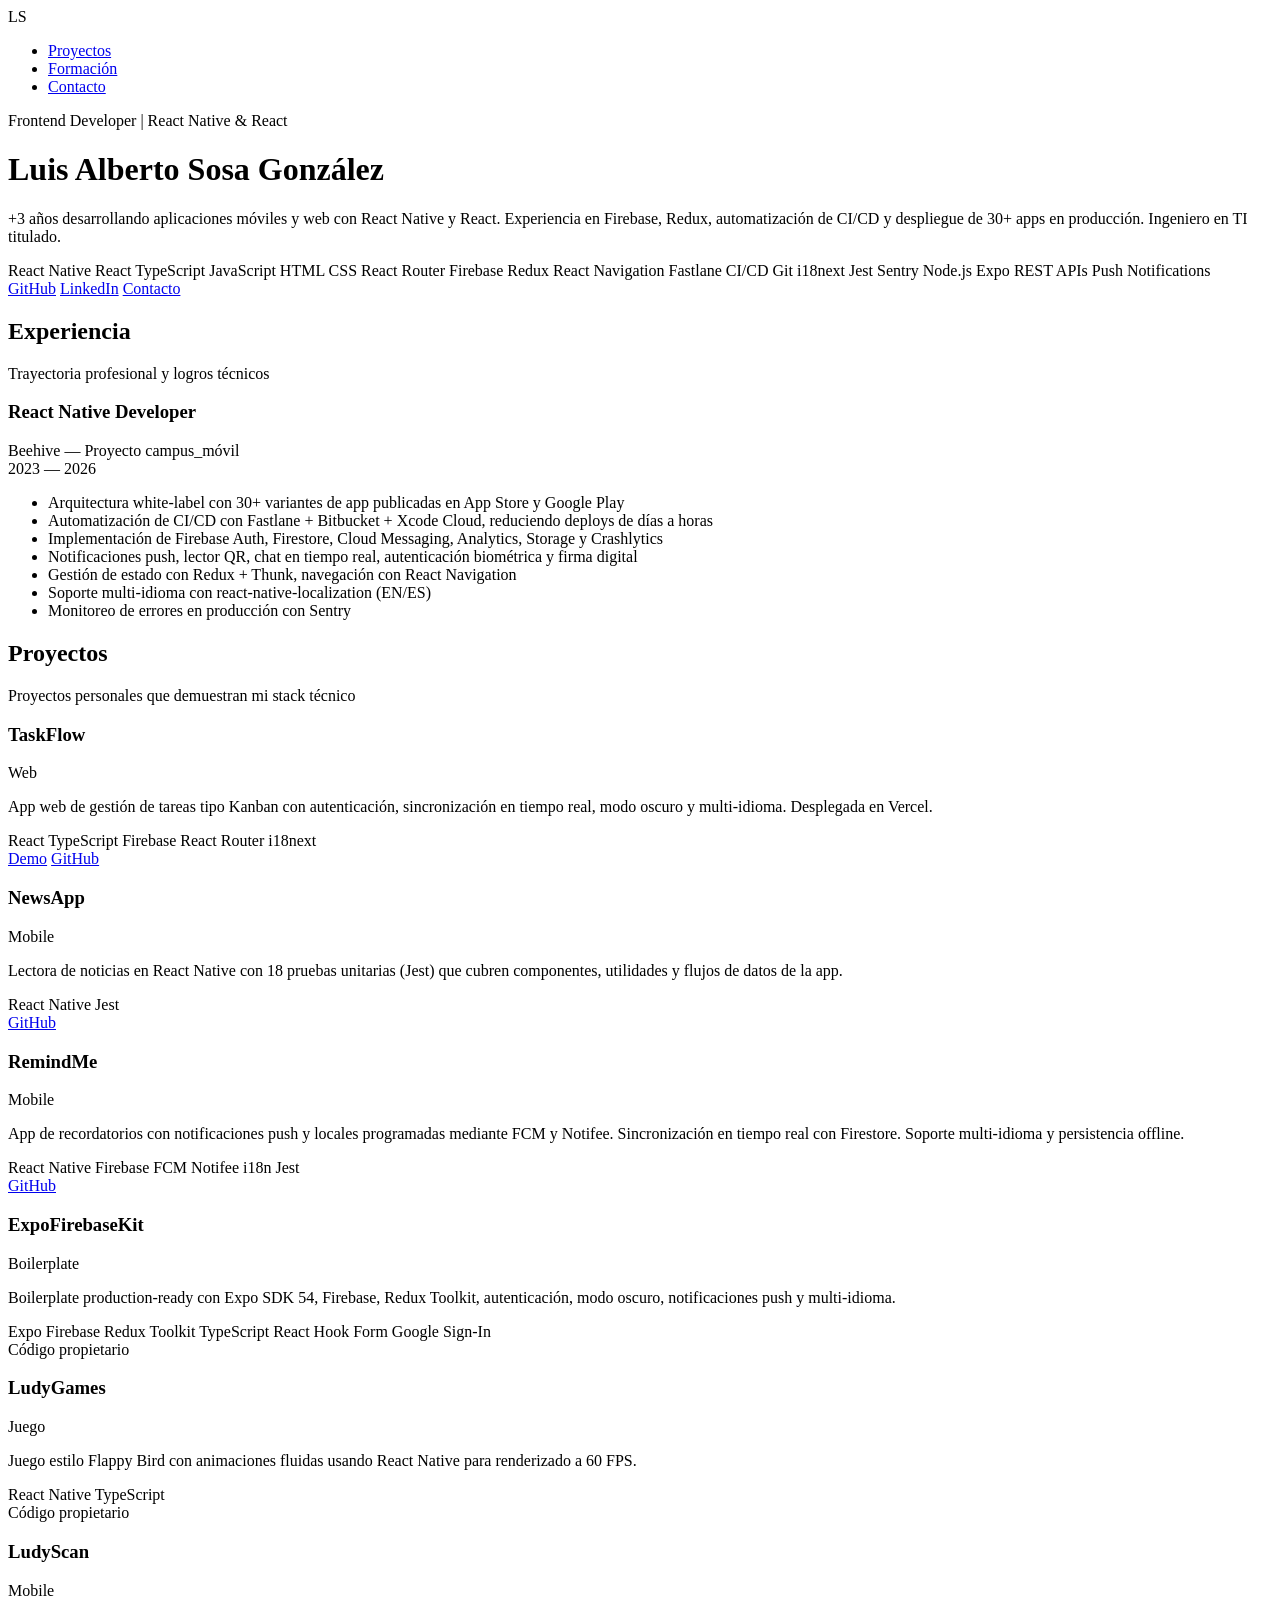
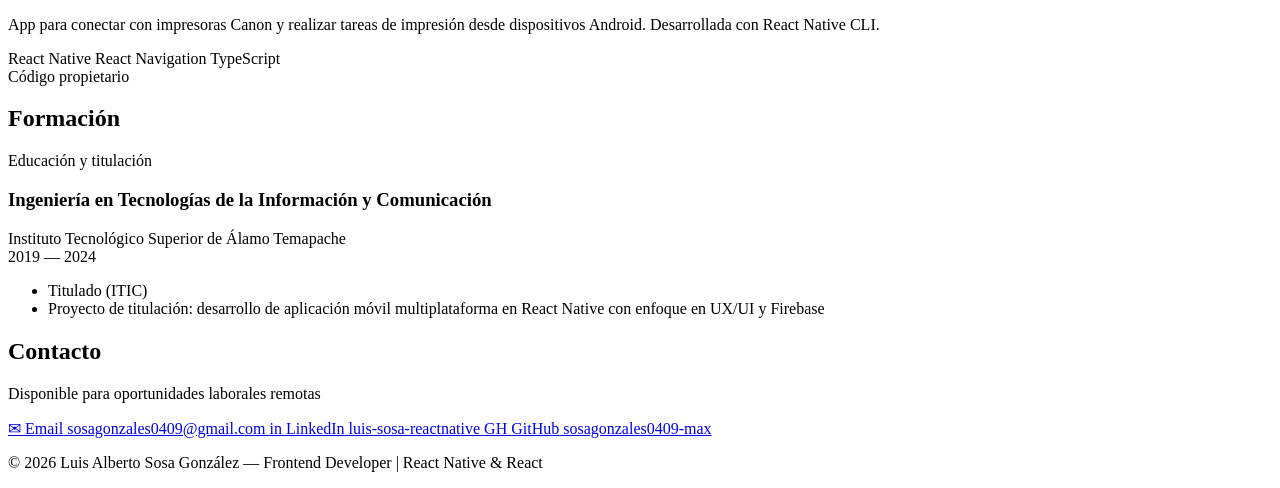
==== index.html @ 39c035f8 "Añade NewsApp y sección Formación; corrige fechas y wording proyectos" ====
<!DOCTYPE html>
<html lang="es">
<head>
  <meta charset="UTF-8" />
  <meta name="viewport" content="width=device-width, initial-scale=1.0" />
  <title>Luis Sosa | Frontend Developer | React Native & React</title>
  <meta name="description" content="Portafolio de Luis Sosa, Frontend Developer con 3 años de experiencia en React Native y React." />
  <link rel="stylesheet" href="styles.css" />
  <link rel="preconnect" href="https://fonts.googleapis.com">
  <link href="https://fonts.googleapis.com/css2?family=Inter:wght@400;500;600;700;800&display=swap" rel="stylesheet">
</head>
<body>
  <nav>
    <div class="nav-content">
      <span class="logo">LS</span>
      <ul>
        <li><a href="#proyectos">Proyectos</a></li>
        <li><a href="#formacion">Formación</a></li>
        <li><a href="#contacto">Contacto</a></li>
      </ul>
    </div>
  </nav>

  <header>
    <div class="header-content">
      <div class="header-badge">Frontend Developer | React Native & React</div>
      <h1>Luis Alberto <span>Sosa González</span></h1>
      <p class="header-subtitle">
        +3 años desarrollando aplicaciones móviles y web con React Native y React.
        Experiencia en Firebase, Redux, automatización de CI/CD y despliegue de
        30+ apps en producción. Ingeniero en TI titulado.
      </p>
      <div class="skills">
        <span class="skill">React Native</span>
        <span class="skill">React</span>
        <span class="skill">TypeScript</span>
        <span class="skill">JavaScript</span>
        <span class="skill">HTML</span>
        <span class="skill">CSS</span>
        <span class="skill">React Router</span>
        <span class="skill">Firebase</span>
        <span class="skill">Redux</span>
        <span class="skill">React Navigation</span>
        <span class="skill">Fastlane</span>
        <span class="skill">CI/CD</span>
        <span class="skill">Git</span>
        <span class="skill">i18next</span>
        <span class="skill">Jest</span>
        <span class="skill">Sentry</span>
        <span class="skill">Node.js</span>
        <span class="skill">Expo</span>
        <span class="skill">REST APIs</span>
        <span class="skill">Push Notifications</span>
      </div>
      <div class="header-links">
        <a href="https://github.com/sosagonzales0409-max" target="_blank" class="btn btn-outline">GitHub</a>
        <a href="https://www.linkedin.com/in/luis-sosa-reactnative" target="_blank" class="btn btn-outline">LinkedIn</a>
        <a href="#contacto" class="btn btn-primary">Contacto</a>
      </div>
    </div>
  </header>

  <main>
    <section id="experiencia">
      <h2>Experiencia</h2>
      <p class="section-subtitle">Trayectoria profesional y logros técnicos</p>

      <div class="experience-card">
        <div class="exp-header">
          <div>
            <h3>React Native Developer</h3>
            <span class="exp-company">Beehive — Proyecto campus_móvil</span>
          </div>
          <span class="exp-date">2023 — 2026</span>
        </div>
        <ul class="exp-list">
          <li>Arquitectura white-label con 30+ variantes de app publicadas en App Store y Google Play</li>
          <li>Automatización de CI/CD con Fastlane + Bitbucket + Xcode Cloud, reduciendo deploys de días a horas</li>
          <li>Implementación de Firebase Auth, Firestore, Cloud Messaging, Analytics, Storage y Crashlytics</li>
          <li>Notificaciones push, lector QR, chat en tiempo real, autenticación biométrica y firma digital</li>
          <li>Gestión de estado con Redux + Thunk, navegación con React Navigation</li>
          <li>Soporte multi-idioma con react-native-localization (EN/ES)</li>
          <li>Monitoreo de errores en producción con Sentry</li>
        </ul>
      </div>
    </section>

    <section id="proyectos">
      <h2>Proyectos</h2>
      <p class="section-subtitle">Proyectos personales que demuestran mi stack técnico</p>

      <div class="projects-grid">
        <article class="project-card">
          <div class="project-header">
            <h3>TaskFlow</h3>
            <span class="project-badge">Web</span>
          </div>
          <p class="project-desc">
            App web de gestión de tareas tipo Kanban con autenticación, sincronización
            en tiempo real, modo oscuro y multi-idioma. Desplegada en Vercel.
          </p>
          <div class="project-stack">
            <span>React</span>
            <span>TypeScript</span>
            <span>Firebase</span>
            <span>React Router</span>
            <span>i18next</span>
          </div>
          <div class="project-links">
            <a href="https://taskflow-lake-five.vercel.app" target="_blank">Demo</a>
            <a href="https://github.com/sosagonzales0409-max/taskflow" target="_blank">GitHub</a>
          </div>
        </article>

        <article class="project-card">
          <div class="project-header">
            <h3>NewsApp</h3>
            <span class="project-badge">Mobile</span>
          </div>
          <p class="project-desc">
            Lectora de noticias en React Native con 18 pruebas unitarias (Jest)
            que cubren componentes, utilidades y flujos de datos de la app.
          </p>
          <div class="project-stack">
            <span>React Native</span>
            <span>Jest</span>
          </div>
          <div class="project-links">
            <a href="https://github.com/sosagonzales0409-max/NewsApp" target="_blank">GitHub</a>
          </div>
        </article>

        <article class="project-card">
          <div class="project-header">
            <h3>RemindMe</h3>
            <span class="project-badge">Mobile</span>
          </div>
          <p class="project-desc">
            App de recordatorios con notificaciones push y locales programadas
            mediante FCM y Notifee. Sincronización en tiempo real con Firestore.
            Soporte multi-idioma y persistencia offline.
          </p>
          <div class="project-stack">
            <span>React Native</span>
            <span>Firebase</span>
            <span>FCM</span>
            <span>Notifee</span>
            <span>i18n</span>
            <span>Jest</span>
          </div>
          <div class="project-links">
            <a href="https://github.com/sosagonzales0409-max/Remindme" target="_blank">GitHub</a>
          </div>
        </article>

        <article class="project-card">
          <div class="project-header">
            <h3>ExpoFirebaseKit</h3>
            <span class="project-badge">Boilerplate</span>
          </div>
          <p class="project-desc">
            Boilerplate production-ready con Expo SDK 54, Firebase, Redux Toolkit,
            autenticación, modo oscuro, notificaciones push y multi-idioma.
          </p>
          <div class="project-stack">
            <span>Expo</span>
            <span>Firebase</span>
            <span>Redux Toolkit</span>
            <span>TypeScript</span>
            <span>React Hook Form</span>
            <span>Google Sign-In</span>
          </div>
          <div class="project-links">
            <span class="no-link">Código propietario</span>
          </div>
        </article>

        <article class="project-card">
          <div class="project-header">
            <h3>LudyGames</h3>
            <span class="project-badge">Juego</span>
          </div>
          <p class="project-desc">
            Juego estilo Flappy Bird con animaciones fluidas usando React Native
            para renderizado a 60 FPS.
          </p>
          <div class="project-stack">
            <span>React Native</span>
            <span>TypeScript</span>
          </div>
          <div class="project-links">
            <span class="no-link">Código propietario</span>
          </div>
        </article>

        <article class="project-card">
          <div class="project-header">
            <h3>LudyScan</h3>
            <span class="project-badge">Mobile</span>
          </div>
          <p class="project-desc">
            App para conectar con impresoras Canon y realizar tareas de impresión
            desde dispositivos Android. Desarrollada con React Native CLI.
          </p>
          <div class="project-stack">
            <span>React Native</span>
            <span>React Navigation</span>
            <span>TypeScript</span>
          </div>
          <div class="project-links">
            <span class="no-link">Código propietario</span>
          </div>
        </article>


      </div>
    </section>

    <section id="formacion">
      <h2>Formación</h2>
      <p class="section-subtitle">Educación y titulación</p>

      <div class="experience-card">
        <div class="exp-header">
          <div>
            <h3>Ingeniería en Tecnologías de la Información y Comunicación</h3>
            <span class="exp-company">Instituto Tecnológico Superior de Álamo Temapache</span>
          </div>
          <span class="exp-date">2019 — 2024</span>
        </div>
        <ul class="exp-list">
          <li>Titulado (ITIC)</li>
          <li>Proyecto de titulación: desarrollo de aplicación móvil multiplataforma en React Native con enfoque en UX/UI y Firebase</li>
        </ul>
      </div>
    </section>

    <section id="contacto">
      <h2>Contacto</h2>
      <p class="section-subtitle">Disponible para oportunidades laborales remotas</p>

      <div class="contact-links">
        <a href="mailto:sosagonzales0409@gmail.com" class="contact-card">
          <span class="contact-icon">✉</span>
          <span class="contact-label">Email</span>
          <span>sosagonzales0409@gmail.com</span>
        </a>
        <a href="https://www.linkedin.com/in/luis-sosa-reactnative" target="_blank" class="contact-card">
          <span class="contact-icon">in</span>
          <span class="contact-label">LinkedIn</span>
          <span>luis-sosa-reactnative</span>
        </a>
        <a href="https://github.com/sosagonzales0409-max" target="_blank" class="contact-card">
          <span class="contact-icon">GH</span>
          <span class="contact-label">GitHub</span>
          <span>sosagonzales0409-max</span>
        </a>
      </div>
    </section>
  </main>

  <footer>
    <p>&copy; 2026 Luis Alberto Sosa González — Frontend Developer | React Native & React</p>
  </footer>
</body>
</html>
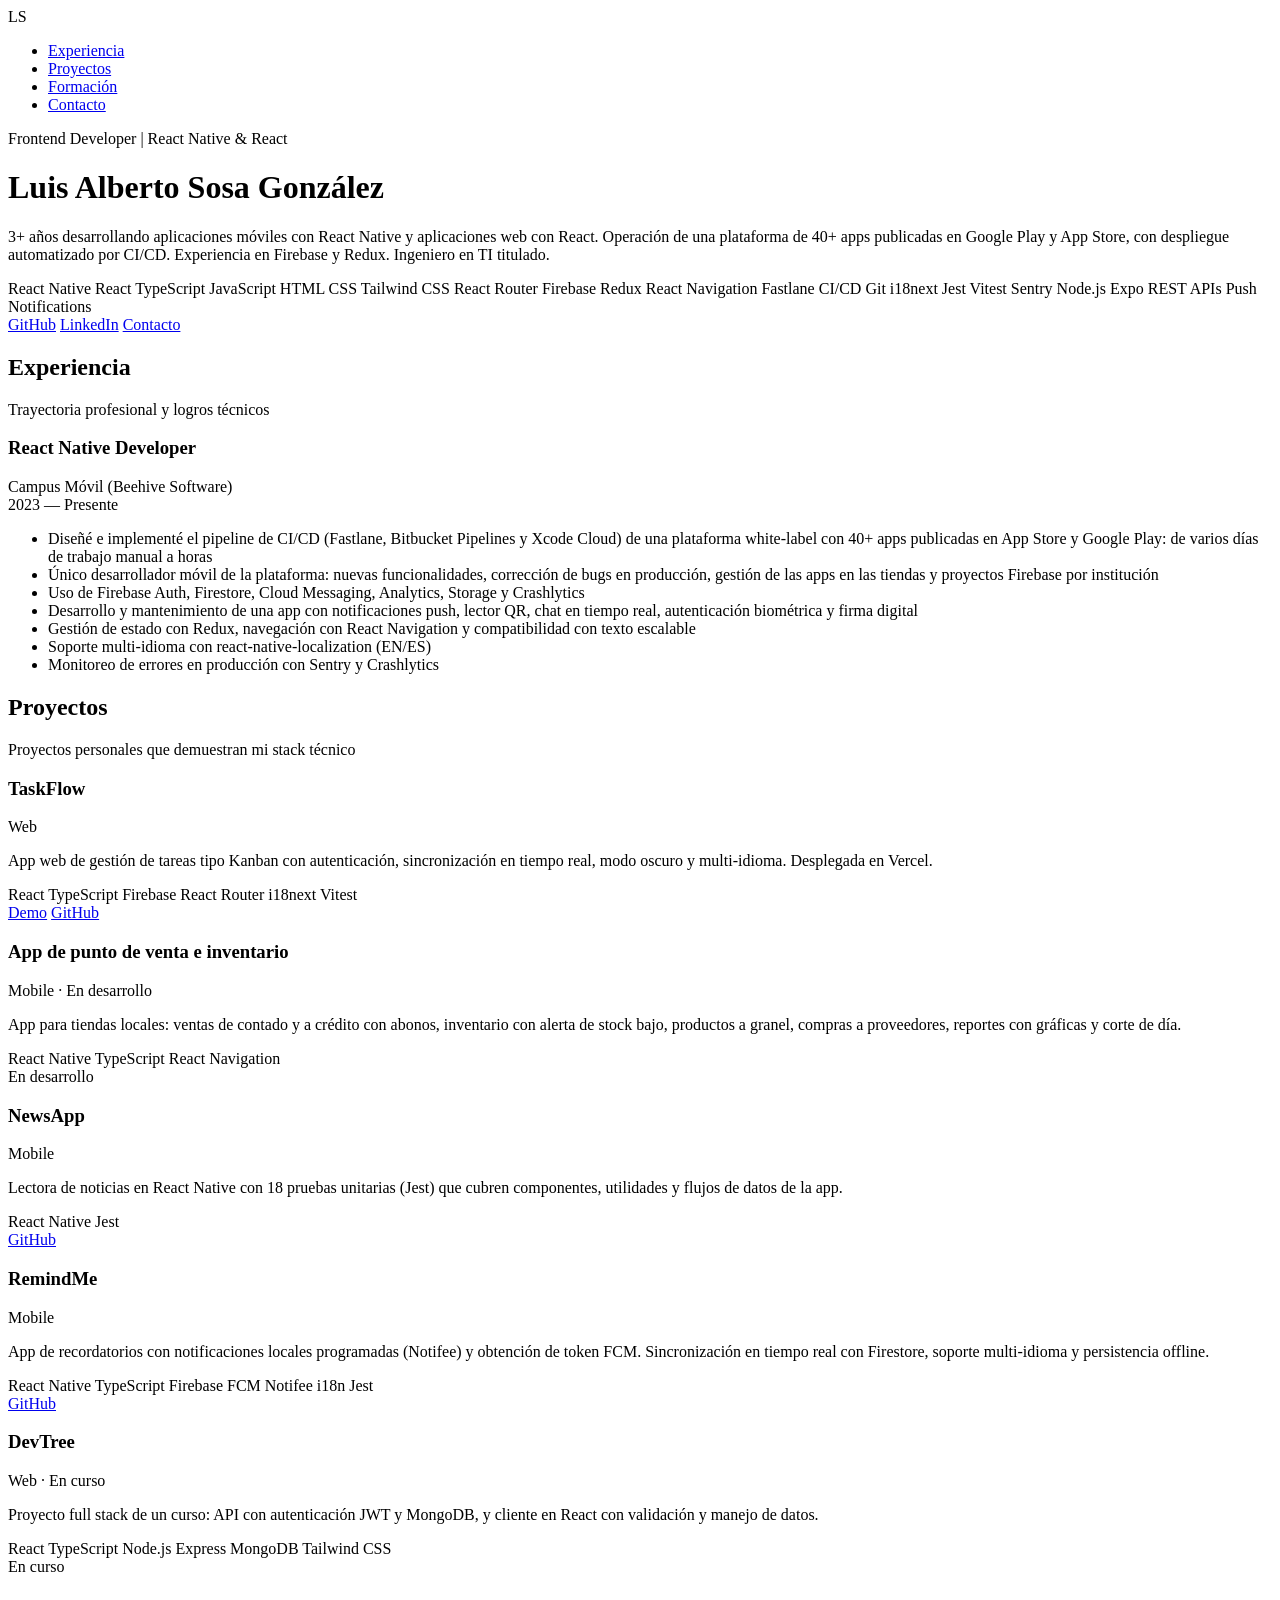
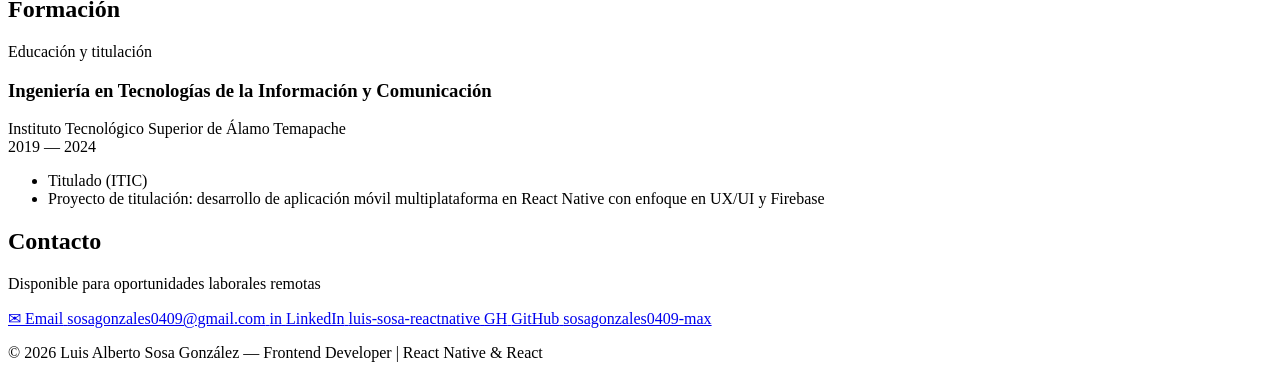
==== commit 8a389cb3: "Actualiza portafolio" ====
--- a/index.html
+++ b/index.html
@@ -4,7 +4,7 @@
   <meta charset="UTF-8" />
   <meta name="viewport" content="width=device-width, initial-scale=1.0" />
   <title>Luis Sosa | Frontend Developer | React Native & React</title>
-  <meta name="description" content="Portafolio de Luis Sosa, Frontend Developer con 3 años de experiencia en React Native y React." />
+  <meta name="description" content="Portafolio de Luis Sosa, Frontend Developer con 3+ años de experiencia en React Native y React." />
   <link rel="stylesheet" href="styles.css" />
   <link rel="preconnect" href="https://fonts.googleapis.com">
   <link href="https://fonts.googleapis.com/css2?family=Inter:wght@400;500;600;700;800&display=swap" rel="stylesheet">
@@ -14,6 +14,7 @@
     <div class="nav-content">
       <span class="logo">LS</span>
       <ul>
+        <li><a href="#experiencia">Experiencia</a></li>
         <li><a href="#proyectos">Proyectos</a></li>
         <li><a href="#formacion">Formación</a></li>
         <li><a href="#contacto">Contacto</a></li>
@@ -26,9 +27,9 @@
       <div class="header-badge">Frontend Developer | React Native & React</div>
       <h1>Luis Alberto <span>Sosa González</span></h1>
       <p class="header-subtitle">
-        +3 años desarrollando aplicaciones móviles y web con React Native y React.
-        Experiencia en Firebase, Redux, automatización de CI/CD y despliegue de
-        30+ apps en producción. Ingeniero en TI titulado.
+        3+ años desarrollando aplicaciones móviles con React Native y aplicaciones web con React.
+        Operación de una plataforma de 40+ apps publicadas en Google Play y App Store, con
+        despliegue automatizado por CI/CD. Experiencia en Firebase y Redux. Ingeniero en TI titulado.
       </p>
       <div class="skills">
         <span class="skill">React Native</span>
@@ -37,6 +38,7 @@
         <span class="skill">JavaScript</span>
         <span class="skill">HTML</span>
         <span class="skill">CSS</span>
+        <span class="skill">Tailwind CSS</span>
         <span class="skill">React Router</span>
         <span class="skill">Firebase</span>
         <span class="skill">Redux</span>
@@ -46,6 +48,7 @@
         <span class="skill">Git</span>
         <span class="skill">i18next</span>
         <span class="skill">Jest</span>
+        <span class="skill">Vitest</span>
         <span class="skill">Sentry</span>
         <span class="skill">Node.js</span>
         <span class="skill">Expo</span>
@@ -69,18 +72,18 @@
         <div class="exp-header">
           <div>
             <h3>React Native Developer</h3>
-            <span class="exp-company">Beehive — Proyecto campus_móvil</span>
-          </div>
-          <span class="exp-date">2023 — 2026</span>
+            <span class="exp-company">Campus Móvil (Beehive Software)</span>
+          </div>
+          <span class="exp-date">2023 — Presente</span>
         </div>
         <ul class="exp-list">
-          <li>Arquitectura white-label con 30+ variantes de app publicadas en App Store y Google Play</li>
-          <li>Automatización de CI/CD con Fastlane + Bitbucket + Xcode Cloud, reduciendo deploys de días a horas</li>
-          <li>Implementación de Firebase Auth, Firestore, Cloud Messaging, Analytics, Storage y Crashlytics</li>
-          <li>Notificaciones push, lector QR, chat en tiempo real, autenticación biométrica y firma digital</li>
-          <li>Gestión de estado con Redux + Thunk, navegación con React Navigation</li>
+          <li>Diseñé e implementé el pipeline de CI/CD (Fastlane, Bitbucket Pipelines y Xcode Cloud) de una plataforma white-label con 40+ apps publicadas en App Store y Google Play: de varios días de trabajo manual a horas</li>
+          <li>Único desarrollador móvil de la plataforma: nuevas funcionalidades, corrección de bugs en producción, gestión de las apps en las tiendas y proyectos Firebase por institución</li>
+          <li>Uso de Firebase Auth, Firestore, Cloud Messaging, Analytics, Storage y Crashlytics</li>
+          <li>Desarrollo y mantenimiento de una app con notificaciones push, lector QR, chat en tiempo real, autenticación biométrica y firma digital</li>
+          <li>Gestión de estado con Redux, navegación con React Navigation y compatibilidad con texto escalable</li>
           <li>Soporte multi-idioma con react-native-localization (EN/ES)</li>
-          <li>Monitoreo de errores en producción con Sentry</li>
+          <li>Monitoreo de errores en producción con Sentry y Crashlytics</li>
         </ul>
       </div>
     </section>
@@ -105,6 +108,7 @@
             <span>Firebase</span>
             <span>React Router</span>
             <span>i18next</span>
+            <span>Vitest</span>
           </div>
           <div class="project-links">
             <a href="https://taskflow-lake-five.vercel.app" target="_blank">Demo</a>
@@ -114,6 +118,26 @@
 
         <article class="project-card">
           <div class="project-header">
+            <h3>App de punto de venta e inventario</h3>
+            <span class="project-badge">Mobile · En desarrollo</span>
+          </div>
+          <p class="project-desc">
+            App para tiendas locales: ventas de contado y a crédito con abonos, inventario
+            con alerta de stock bajo, productos a granel, compras a proveedores, reportes
+            con gráficas y corte de día.
+          </p>
+          <div class="project-stack">
+            <span>React Native</span>
+            <span>TypeScript</span>
+            <span>React Navigation</span>
+          </div>
+          <div class="project-links">
+            <span class="no-link">En desarrollo</span>
+          </div>
+        </article>
+
+        <article class="project-card">
+          <div class="project-header">
             <h3>NewsApp</h3>
             <span class="project-badge">Mobile</span>
           </div>
@@ -136,12 +160,13 @@
             <span class="project-badge">Mobile</span>
           </div>
           <p class="project-desc">
-            App de recordatorios con notificaciones push y locales programadas
-            mediante FCM y Notifee. Sincronización en tiempo real con Firestore.
-            Soporte multi-idioma y persistencia offline.
+            App de recordatorios con notificaciones locales programadas (Notifee) y
+            obtención de token FCM. Sincronización en tiempo real con Firestore,
+            soporte multi-idioma y persistencia offline.
           </p>
           <div class="project-stack">
             <span>React Native</span>
+            <span>TypeScript</span>
             <span>Firebase</span>
             <span>FCM</span>
             <span>Notifee</span>
@@ -155,64 +180,25 @@
 
         <article class="project-card">
           <div class="project-header">
-            <h3>ExpoFirebaseKit</h3>
-            <span class="project-badge">Boilerplate</span>
-          </div>
-          <p class="project-desc">
-            Boilerplate production-ready con Expo SDK 54, Firebase, Redux Toolkit,
-            autenticación, modo oscuro, notificaciones push y multi-idioma.
-          </p>
-          <div class="project-stack">
-            <span>Expo</span>
-            <span>Firebase</span>
-            <span>Redux Toolkit</span>
-            <span>TypeScript</span>
-            <span>React Hook Form</span>
-            <span>Google Sign-In</span>
-          </div>
-          <div class="project-links">
-            <span class="no-link">Código propietario</span>
-          </div>
-        </article>
-
-        <article class="project-card">
-          <div class="project-header">
-            <h3>LudyGames</h3>
-            <span class="project-badge">Juego</span>
-          </div>
-          <p class="project-desc">
-            Juego estilo Flappy Bird con animaciones fluidas usando React Native
-            para renderizado a 60 FPS.
-          </p>
-          <div class="project-stack">
-            <span>React Native</span>
-            <span>TypeScript</span>
-          </div>
-          <div class="project-links">
-            <span class="no-link">Código propietario</span>
-          </div>
-        </article>
-
-        <article class="project-card">
-          <div class="project-header">
-            <h3>LudyScan</h3>
-            <span class="project-badge">Mobile</span>
-          </div>
-          <p class="project-desc">
-            App para conectar con impresoras Canon y realizar tareas de impresión
-            desde dispositivos Android. Desarrollada con React Native CLI.
-          </p>
-          <div class="project-stack">
-            <span>React Native</span>
-            <span>React Navigation</span>
-            <span>TypeScript</span>
-          </div>
-          <div class="project-links">
-            <span class="no-link">Código propietario</span>
-          </div>
-        </article>
-
-
+            <h3>DevTree</h3>
+            <span class="project-badge">Web · En curso</span>
+          </div>
+          <p class="project-desc">
+            Proyecto full stack de un curso: API con autenticación JWT y MongoDB,
+            y cliente en React con validación y manejo de datos.
+          </p>
+          <div class="project-stack">
+            <span>React</span>
+            <span>TypeScript</span>
+            <span>Node.js</span>
+            <span>Express</span>
+            <span>MongoDB</span>
+            <span>Tailwind CSS</span>
+          </div>
+          <div class="project-links">
+            <span class="no-link">En curso</span>
+          </div>
+        </article>
       </div>
     </section>
 
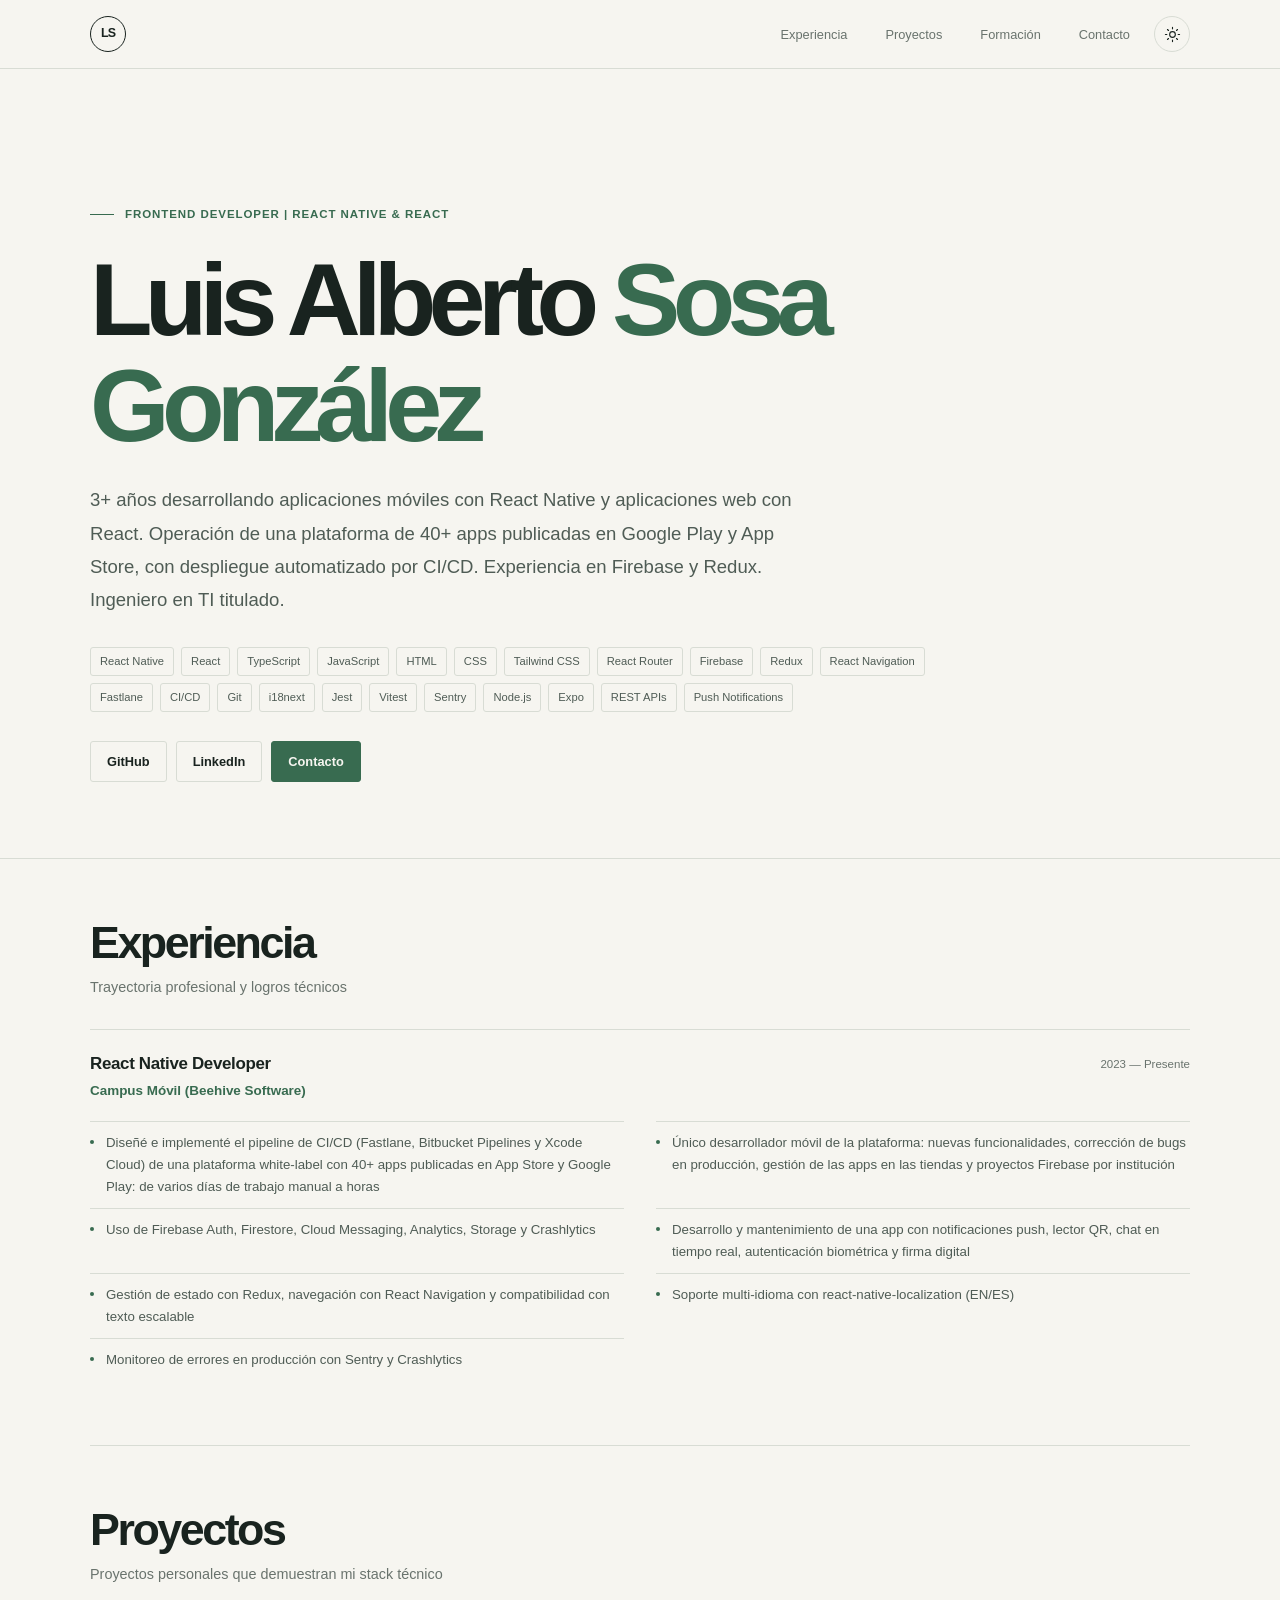
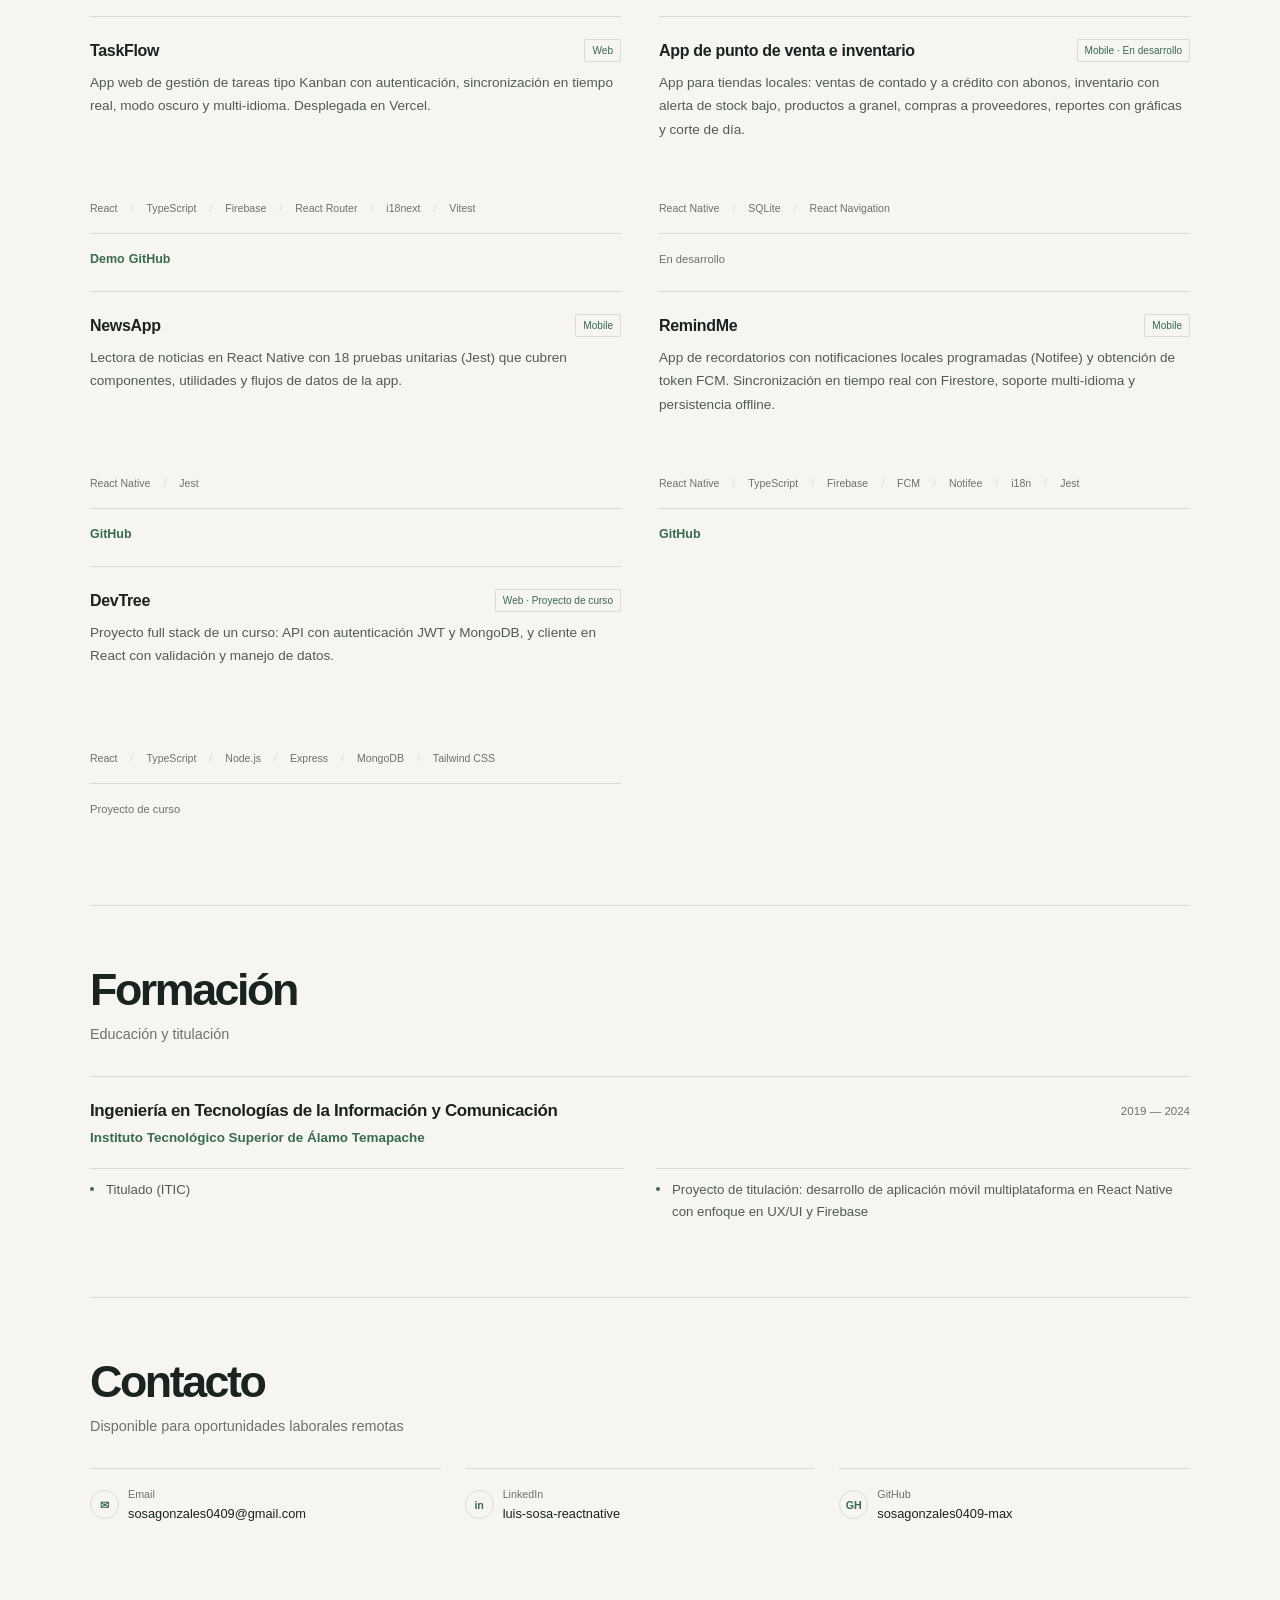
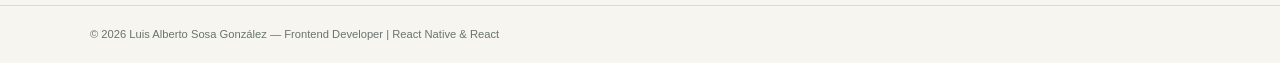
==== commit 8b126eb5: "Nuevo diseño" ====
--- a/index.html
+++ b/index.html
@@ -19,6 +19,10 @@
         <li><a href="#formacion">Formación</a></li>
         <li><a href="#contacto">Contacto</a></li>
       </ul>
+      <button class="theme-toggle" type="button" aria-label="Activar modo oscuro" title="Activar modo oscuro">
+        <svg class="theme-icon theme-icon-sun" viewBox="0 0 24 24" aria-hidden="true"><circle cx="12" cy="12" r="4"/><path d="M12 2v2m0 16v2M4.93 4.93l1.42 1.42m11.3 11.3 1.42 1.42M2 12h2m16 0h2M4.93 19.07l1.42-1.42m11.3-11.3 1.42-1.42"/></svg>
+        <svg class="theme-icon theme-icon-moon" viewBox="0 0 24 24" aria-hidden="true"><path d="M20.9 13A9 9 0 0 1 11 3.1 9 9 0 1 0 20.9 13Z"/></svg>
+      </button>
     </div>
   </nav>
 
@@ -128,7 +132,7 @@
           </p>
           <div class="project-stack">
             <span>React Native</span>
-            <span>TypeScript</span>
+            <span>SQLite</span>
             <span>React Navigation</span>
           </div>
           <div class="project-links">
@@ -181,7 +185,7 @@
         <article class="project-card">
           <div class="project-header">
             <h3>DevTree</h3>
-            <span class="project-badge">Web · En curso</span>
+            <span class="project-badge">Web · Proyecto de curso</span>
           </div>
           <p class="project-desc">
             Proyecto full stack de un curso: API con autenticación JWT y MongoDB,
@@ -196,7 +200,7 @@
             <span>Tailwind CSS</span>
           </div>
           <div class="project-links">
-            <span class="no-link">En curso</span>
+            <span class="no-link">Proyecto de curso</span>
           </div>
         </article>
       </div>
@@ -248,5 +252,25 @@
   <footer>
     <p>&copy; 2026 Luis Alberto Sosa González — Frontend Developer | React Native & React</p>
   </footer>
+  <script>
+    (() => {
+      const root = document.documentElement;
+      const button = document.querySelector('.theme-toggle');
+      const saved = localStorage.getItem('portfolio-theme');
+      if (saved === 'dark') root.dataset.theme = 'dark';
+      button.addEventListener('click', () => {
+        const dark = root.dataset.theme !== 'dark';
+        root.dataset.theme = dark ? 'dark' : 'light';
+        localStorage.setItem('portfolio-theme', dark ? 'dark' : 'light');
+        const label = dark ? 'Activar modo claro' : 'Activar modo oscuro';
+        button.setAttribute('aria-label', label);
+        button.title = label;
+      });
+      if (saved === 'dark') {
+        button.setAttribute('aria-label', 'Activar modo claro');
+        button.title = 'Activar modo claro';
+      }
+    })();
+  </script>
 </body>
 </html>
--- a/styles.css
+++ b/styles.css
@@ -0,0 +1,119 @@
+:root {
+  color-scheme: light;
+  --paper: #f6f5f0;
+  --ink: #19231f;
+  --body: #4f5c55;
+  --muted: #69736d;
+  --line: #d8dcd4;
+  --green: #386b50;
+  --green-dark: #244a36;
+  --soft: #e8ece5;
+}
+:root[data-theme="dark"] {
+  color-scheme: dark;
+  --paper: #171b18;
+  --ink: #edf0eb;
+  --body: #c3cbc4;
+  --muted: #98a29a;
+  --line: #343b35;
+  --green: #90c7a2;
+  --green-dark: #b0d9bc;
+  --soft: #252d27;
+}
+*, *::before, *::after { box-sizing: border-box; }
+html { scroll-behavior: smooth; scroll-padding-top: 82px; }
+body {
+  margin: 0; background: var(--paper); color: var(--ink);
+  font-family: Inter, -apple-system, BlinkMacSystemFont, "Segoe UI", sans-serif;
+  font-size: 15px; line-height: 1.7; -webkit-font-smoothing: antialiased;
+  transition: background .2s, color .2s;
+}
+nav { position: sticky; top: 0; z-index: 10; background: var(--paper); border-bottom: 1px solid var(--line); }
+.nav-content { width: min(1100px, calc(100% - 64px)); min-height: 68px; margin: auto; display: flex; align-items: center; gap: 24px; }
+.logo { display: grid; place-items: center; width: 36px; height: 36px; flex: 0 0 auto; border: 1px solid var(--ink); border-radius: 50%; color: var(--ink); font-size: .78rem; font-weight: 700; letter-spacing: -.08em; }
+nav ul { display: flex; gap: clamp(18px,3vw,38px); list-style: none; margin: 0 0 0 auto; padding: 0; }
+nav a { color: var(--muted); font-size: .8rem; text-decoration: none; transition: color .2s; }
+nav a:hover { color: var(--green); }
+.theme-toggle { display: grid; place-items: center; width: 36px; height: 36px; flex: 0 0 auto; padding: 0; border: 1px solid var(--line); border-radius: 50%; background: transparent; color: var(--ink); cursor: pointer; transition: background .2s,border-color .2s; }
+.theme-toggle:hover { background: var(--soft); border-color: var(--muted); }
+.theme-icon { width: 17px; height: 17px; fill: none; stroke: currentColor; stroke-width: 1.6; stroke-linecap: round; stroke-linejoin: round; }
+.theme-icon-moon { display: none; }
+:root[data-theme="dark"] .theme-icon-sun { display: none; }
+:root[data-theme="dark"] .theme-icon-moon { display: block; }
+header { min-height: 0; padding: clamp(82px,10vw,132px) 32px 76px; background: var(--paper); border-bottom: 1px solid var(--line); }
+.header-content { width: min(1100px,100%); margin: auto; text-align: left; }
+.header-badge { display: inline-flex; align-items: center; gap: 11px; margin: 0 0 23px; padding: 0; border: 0; border-radius: 0; background: none; color: var(--green); font-size: .72rem; font-weight: 600; letter-spacing: .08em; text-transform: uppercase; }
+.header-badge::before { content: ""; width: 24px; height: 1px; background: currentColor; }
+h1 { max-width: 940px; margin: 0 0 25px; font-size: clamp(3.5rem,8vw,7rem); font-weight: 600; line-height: 1.03; letter-spacing: -.075em; }
+h1 span { color: var(--green); }
+.header-subtitle { max-width: 720px; margin: 0 0 30px; color: var(--body); font-size: clamp(1rem,1.45vw,1.16rem); line-height: 1.8; }
+.skills { display: flex; flex-wrap: wrap; justify-content: flex-start; gap: 7px; max-width: 850px; margin: 0 0 29px; }
+.skill { padding: 4px 9px; border: 1px solid var(--line); border-radius: 3px; background: transparent; color: var(--body); font-size: .7rem; transition: border-color .2s,color .2s; }
+.skill:hover { border-color: var(--green); color: var(--green); }
+.header-links { display: flex; justify-content: flex-start; gap: 9px; flex-wrap: wrap; }
+.btn { display: inline-flex; align-items: center; min-height: 41px; padding: 0 16px; border: 1px solid var(--line); border-radius: 3px; font-size: .8rem; font-weight: 600; text-decoration: none; transition: background .2s,color .2s,border-color .2s; }
+.btn-outline { color: var(--ink); background: transparent; }
+.btn-outline:hover { border-color: var(--ink); background: var(--ink); color: var(--paper); }
+.btn-primary { border-color: var(--green); background: var(--green); color: var(--paper); }
+.btn-primary:hover { border-color: var(--green-dark); background: var(--green-dark); }
+main { width: min(1100px,calc(100% - 64px)); margin: auto; padding: 0; }
+section { padding: 58px 0 64px; border-bottom: 1px solid var(--line); }
+section h2 { margin: 0; text-align: left; font-size: clamp(2rem,3.8vw,2.8rem); font-weight: 650; line-height: 1.15; letter-spacing: -.055em; }
+.section-subtitle { margin: 7px 0 29px; color: var(--muted); text-align: left; font-size: .9rem; }
+.experience-card { margin: 0; padding: 22px 0 0; border: 0; border-top: 1px solid var(--line); border-radius: 0; background: transparent; }
+.exp-header { display: flex; justify-content: space-between; align-items: flex-start; gap: 20px; margin-bottom: 12px; }
+.exp-header h3,.project-header h3 { margin: 0; color: var(--ink); font-size: 1.06rem; font-weight: 650; line-height: 1.45; letter-spacing: -.02em; }
+.exp-company { display: block; margin-top: 4px; color: var(--green); font-size: .84rem; font-weight: 600; }
+.exp-date { padding-top: 3px; color: var(--muted); font-size: .72rem; white-space: nowrap; }
+.exp-list { display: grid; grid-template-columns: 1fr 1fr; gap: 0 32px; margin: 18px 0 0; padding: 0; list-style: none; }
+.exp-list li { position: relative; margin: 0; padding: 10px 0 10px 16px; border-top: 1px solid var(--line); color: var(--body); font-size: .83rem; line-height: 1.65; }
+.exp-list li::before { content: ""; position: absolute; top: 18px; left: 0; width: 4px; height: 4px; border-radius: 50%; background: var(--green); }
+.projects-grid { display: grid; grid-template-columns: repeat(2,minmax(0,1fr)); gap: 0 38px; }
+.project-card { display: flex; flex-direction: column; min-height: 275px; padding: 22px 0 20px; border: 0; border-top: 1px solid var(--line); border-radius: 0; background: transparent; transition: border-color .2s; }
+.project-card:hover { border-color: var(--green); transform: none; box-shadow: none; }
+.project-header { display: flex; justify-content: space-between; align-items: flex-start; gap: 12px; margin-bottom: 9px; }
+.project-header h3 { font-size: 1rem; }
+.project-badge { flex: 0 0 auto; padding: 2px 7px; border: 1px solid var(--line); border-radius: 2px; background: transparent; color: var(--green); font-size: .63rem; font-weight: 500; white-space: normal; text-align: right; }
+.project-desc { margin: 0 0 17px; color: var(--body); font-size: .85rem; line-height: 1.72; }
+.project-stack { display: flex; flex-wrap: wrap; gap: 5px 13px; margin: auto 0 15px; }
+.project-stack span { padding: 0; background: transparent; color: var(--muted); font-size: .66rem; }
+.project-stack span:not(:last-child)::after { content: "/"; padding-left: 13px; color: var(--line); }
+.project-links { gap: 18px; padding-top: 11px; border-top: 1px solid var(--line); }
+.project-links a { color: var(--green); font-size: .78rem; font-weight: 600; text-decoration: none; }
+.project-links a:hover { color: var(--green-dark); }
+.no-link { color: var(--muted); font-size: .7rem; }
+#contacto { text-align: left; border-bottom: 0; }
+.contact-links { display: grid; grid-template-columns: repeat(3,1fr); gap: 0 24px; margin-top: 27px; }
+.contact-card { display: grid; grid-template-columns: 38px 1fr; align-items: center; min-width: 0; padding: 16px 0; border: 0; border-top: 1px solid var(--line); border-radius: 0; background: transparent; color: var(--ink); text-decoration: none; transition: border-color .2s; }
+.contact-card:hover { border-color: var(--green); transform: none; }
+.contact-icon { grid-row: span 2; display: grid; place-items: center; width: 29px; height: 29px; margin: 0; border: 1px solid var(--line); border-radius: 50%; color: var(--green); font-size: .67rem; font-weight: 600; }
+.contact-label { margin: 0; color: var(--muted); font-size: .67rem; }
+.contact-card span:last-child { color: var(--ink); font-size: .8rem; overflow-wrap: anywhere; }
+footer { padding: 19px 32px; border-top: 1px solid var(--line); color: var(--muted); text-align: left; font-size: .7rem; }
+footer p { width: min(1100px,100%); margin: auto; }
+:focus-visible { outline: 2px solid var(--green); outline-offset: 3px; }
+@media (max-width:720px) {
+  .nav-content,main { width: calc(100% - 40px); }
+  .nav-content { min-height: 62px; gap: 12px; }
+  nav ul { gap: 13px; }
+  nav a { font-size: .7rem; }
+  header { padding: 66px 20px 52px; }
+  h1 { font-size: clamp(3.2rem,13vw,5.3rem); }
+  .header-subtitle { font-size: 1rem; }
+  section { padding: 46px 0 50px; }
+  .exp-list { grid-template-columns: 1fr; }
+  .projects-grid { grid-template-columns: 1fr; }
+  .project-card { min-height: 0; }
+  .contact-links { grid-template-columns: 1fr; }
+}
+@media (max-width:430px) {
+  .nav-content,main { width: calc(100% - 32px); }
+  .nav-content { gap: 8px; }
+  .logo { width: 31px; height: 31px; }
+  nav ul { gap: 9px; }
+  nav a { font-size: .64rem; }
+  .theme-toggle { width: 32px; height: 32px; }
+  header { padding-right: 16px; padding-left: 16px; }
+  .exp-header { flex-direction: column; gap: 5px; }
+}
+@media (prefers-reduced-motion:reduce) { *,*::before,*::after { scroll-behavior:auto!important; transition-duration:.01ms!important; } }
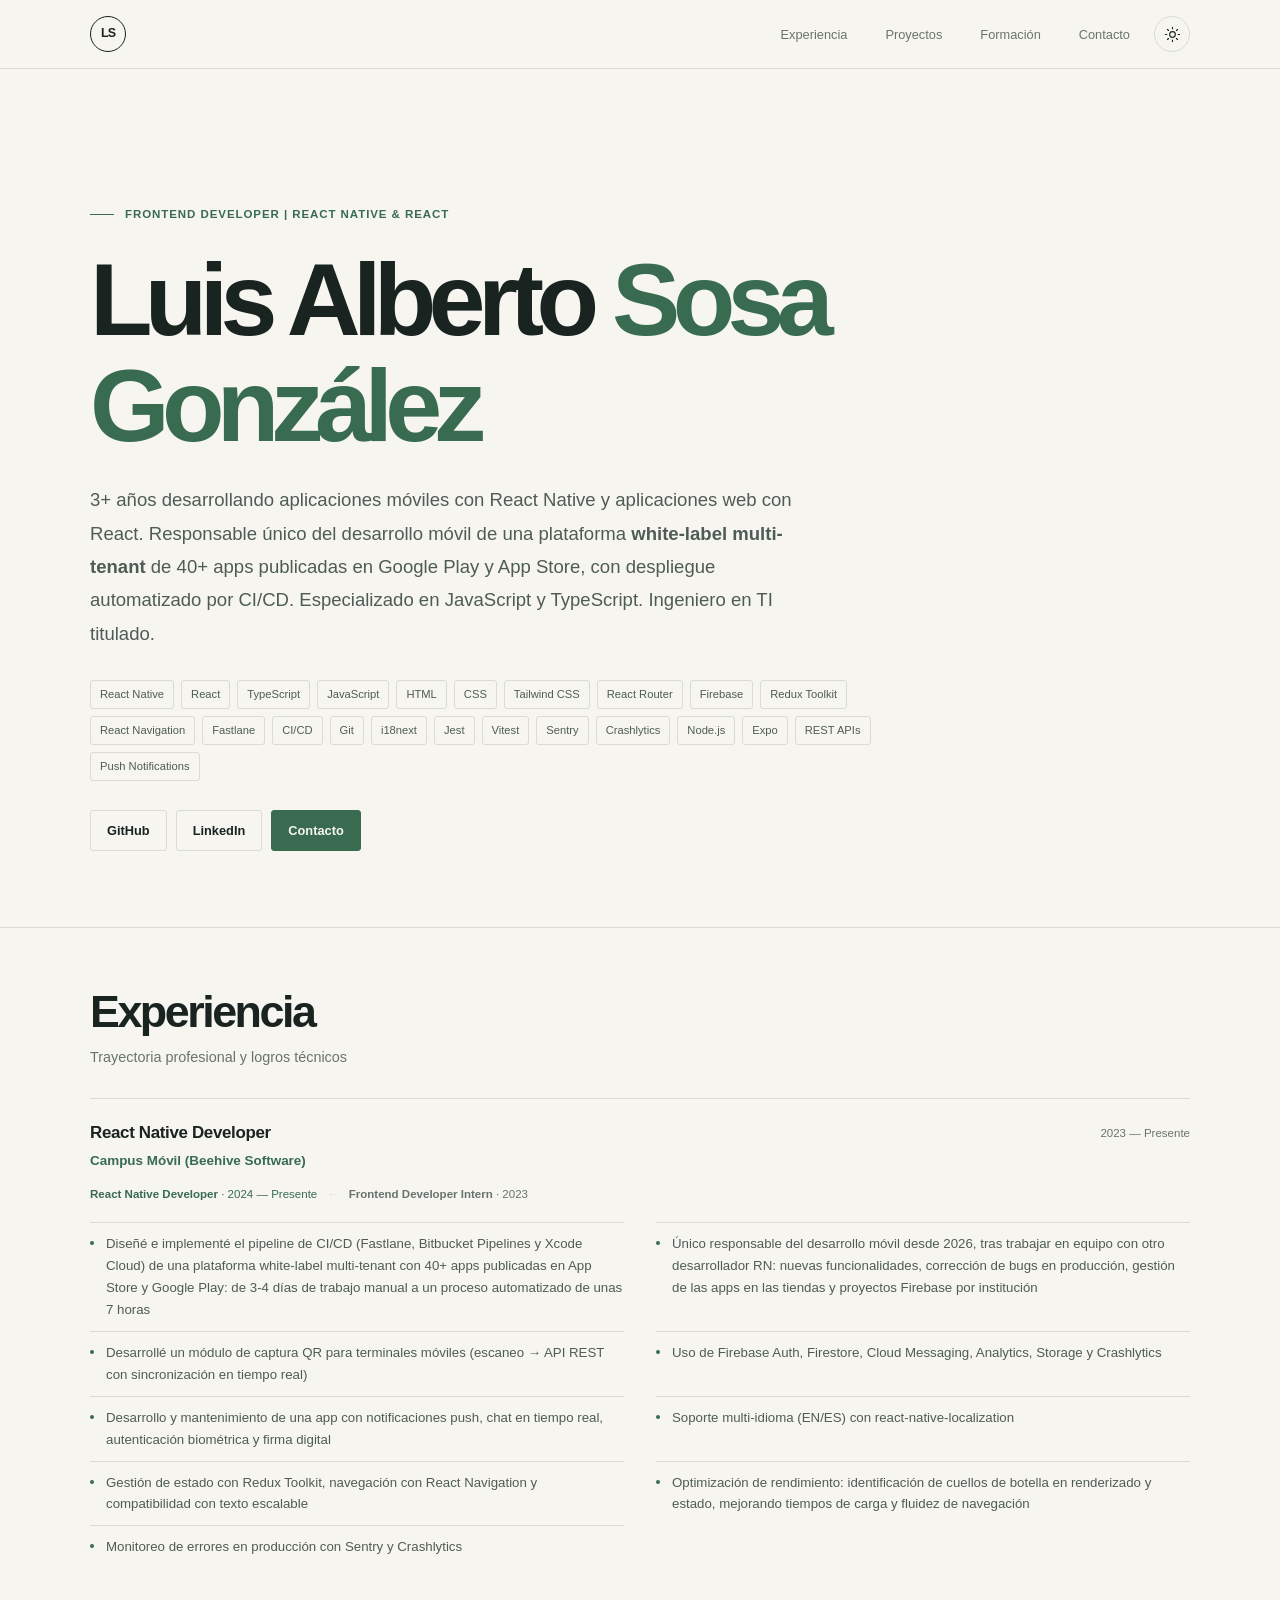
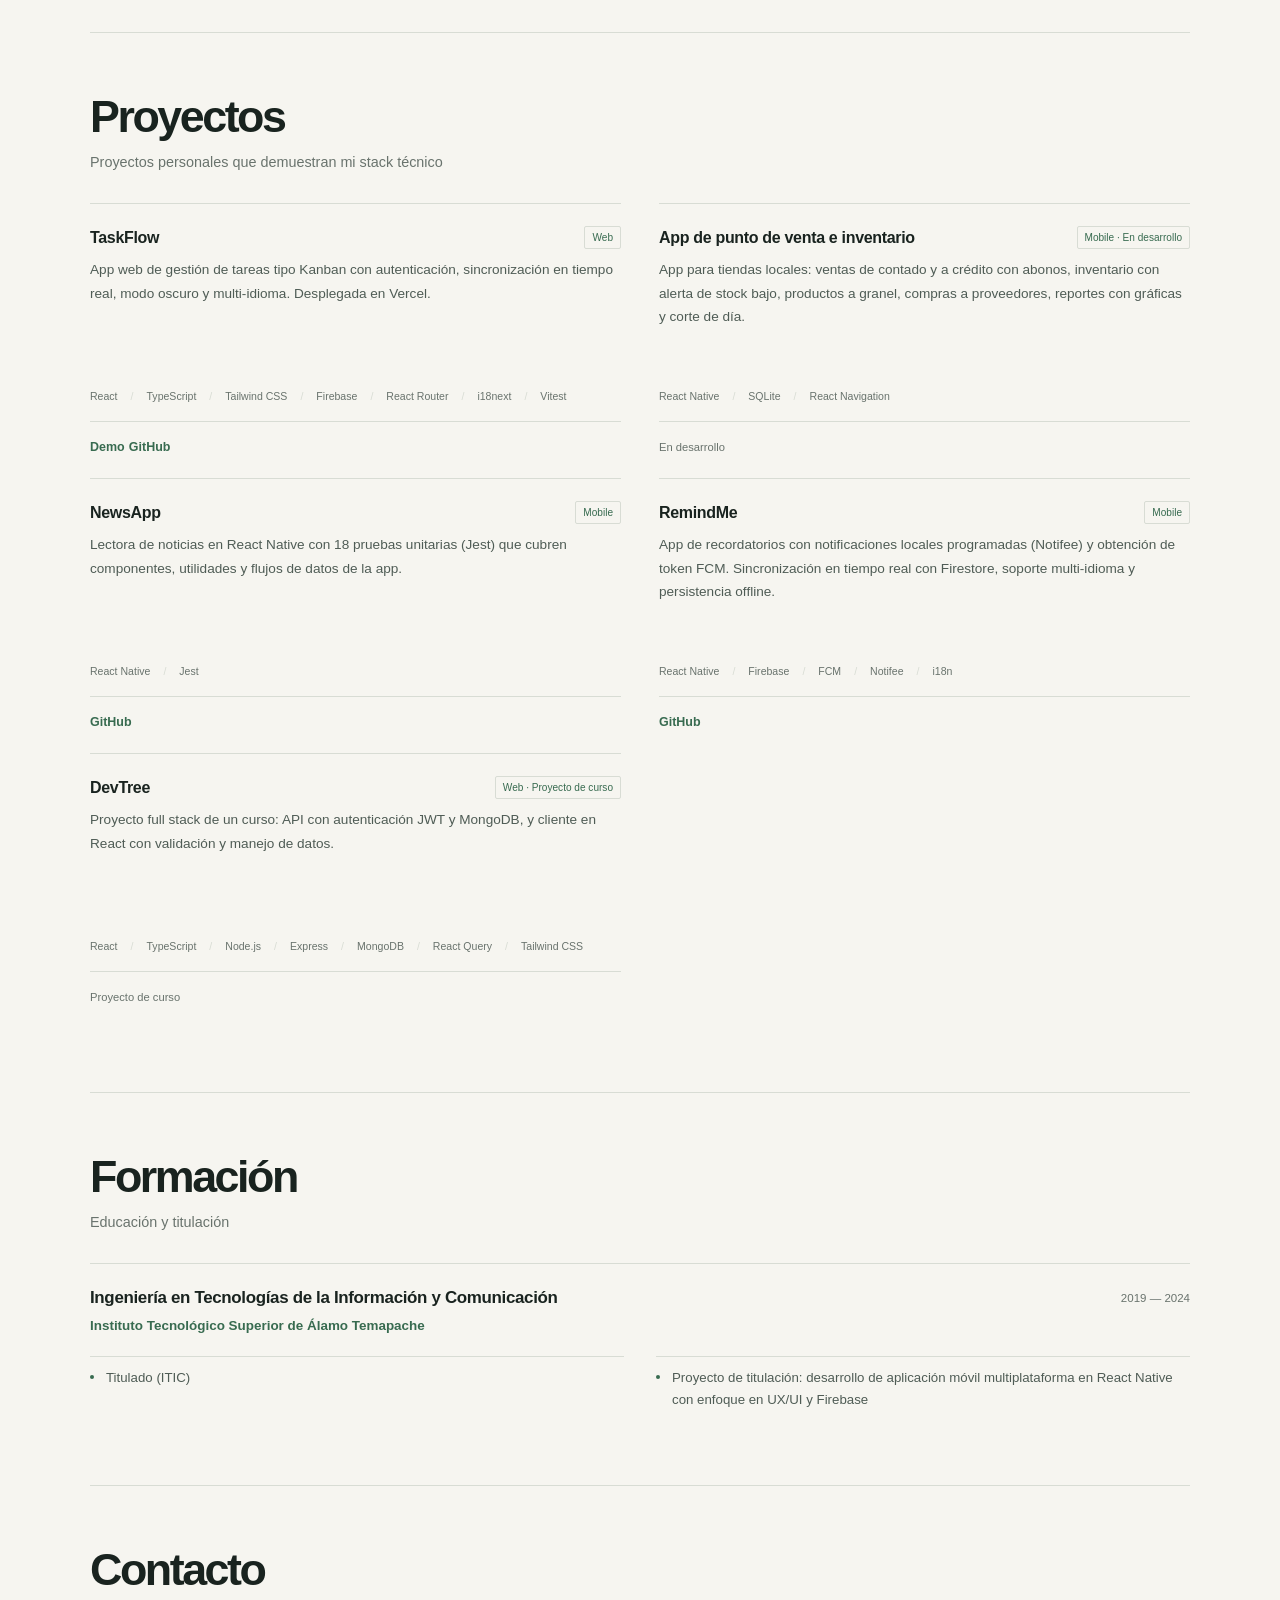
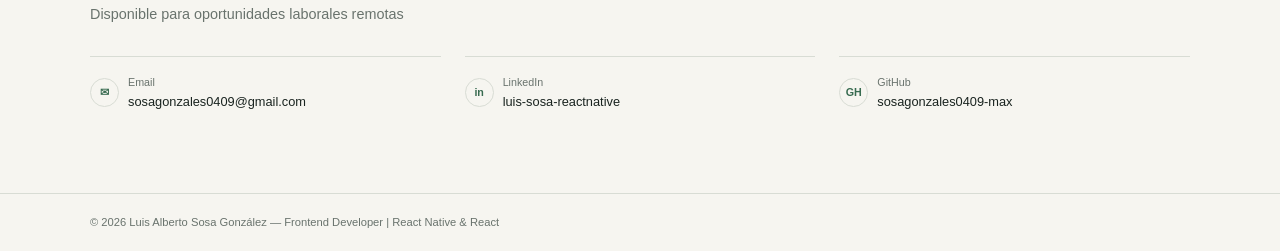
==== commit 49862a41: "Ajustes menores" ====
--- a/index.html
+++ b/index.html
@@ -32,8 +32,9 @@
       <h1>Luis Alberto <span>Sosa González</span></h1>
       <p class="header-subtitle">
         3+ años desarrollando aplicaciones móviles con React Native y aplicaciones web con React.
-        Operación de una plataforma de 40+ apps publicadas en Google Play y App Store, con
-        despliegue automatizado por CI/CD. Experiencia en Firebase y Redux. Ingeniero en TI titulado.
+        Responsable único del desarrollo móvil de una plataforma <strong>white-label multi-tenant</strong> de
+        40+ apps publicadas en Google Play y App Store, con despliegue automatizado por CI/CD.
+        Especializado en JavaScript y TypeScript. Ingeniero en TI titulado.
       </p>
       <div class="skills">
         <span class="skill">React Native</span>
@@ -45,7 +46,7 @@
         <span class="skill">Tailwind CSS</span>
         <span class="skill">React Router</span>
         <span class="skill">Firebase</span>
-        <span class="skill">Redux</span>
+        <span class="skill">Redux Toolkit</span>
         <span class="skill">React Navigation</span>
         <span class="skill">Fastlane</span>
         <span class="skill">CI/CD</span>
@@ -54,6 +55,7 @@
         <span class="skill">Jest</span>
         <span class="skill">Vitest</span>
         <span class="skill">Sentry</span>
+        <span class="skill">Crashlytics</span>
         <span class="skill">Node.js</span>
         <span class="skill">Expo</span>
         <span class="skill">REST APIs</span>
@@ -80,13 +82,19 @@
           </div>
           <span class="exp-date">2023 — Presente</span>
         </div>
+        <ul class="exp-roles">
+          <li><strong>React Native Developer</strong> · 2024 — Presente</li>
+          <li><strong>Frontend Developer Intern</strong> · 2023</li>
+        </ul>
         <ul class="exp-list">
-          <li>Diseñé e implementé el pipeline de CI/CD (Fastlane, Bitbucket Pipelines y Xcode Cloud) de una plataforma white-label con 40+ apps publicadas en App Store y Google Play: de varios días de trabajo manual a horas</li>
-          <li>Único desarrollador móvil de la plataforma: nuevas funcionalidades, corrección de bugs en producción, gestión de las apps en las tiendas y proyectos Firebase por institución</li>
+          <li>Diseñé e implementé el pipeline de CI/CD (Fastlane, Bitbucket Pipelines y Xcode Cloud) de una plataforma white-label multi-tenant con 40+ apps publicadas en App Store y Google Play: de 3-4 días de trabajo manual a un proceso automatizado de unas 7 horas</li>
+          <li>Único responsable del desarrollo móvil desde 2026, tras trabajar en equipo con otro desarrollador RN: nuevas funcionalidades, corrección de bugs en producción, gestión de las apps en las tiendas y proyectos Firebase por institución</li>
+          <li>Desarrollé un módulo de captura QR para terminales móviles (escaneo → API REST con sincronización en tiempo real)</li>
           <li>Uso de Firebase Auth, Firestore, Cloud Messaging, Analytics, Storage y Crashlytics</li>
-          <li>Desarrollo y mantenimiento de una app con notificaciones push, lector QR, chat en tiempo real, autenticación biométrica y firma digital</li>
-          <li>Gestión de estado con Redux, navegación con React Navigation y compatibilidad con texto escalable</li>
-          <li>Soporte multi-idioma con react-native-localization (EN/ES)</li>
+          <li>Desarrollo y mantenimiento de una app con notificaciones push, chat en tiempo real, autenticación biométrica y firma digital</li>
+          <li>Soporte multi-idioma (EN/ES) con react-native-localization</li>
+          <li>Gestión de estado con Redux Toolkit, navegación con React Navigation y compatibilidad con texto escalable</li>
+          <li>Optimización de rendimiento: identificación de cuellos de botella en renderizado y estado, mejorando tiempos de carga y fluidez de navegación</li>
           <li>Monitoreo de errores en producción con Sentry y Crashlytics</li>
         </ul>
       </div>
@@ -109,6 +117,7 @@
           <div class="project-stack">
             <span>React</span>
             <span>TypeScript</span>
+            <span>Tailwind CSS</span>
             <span>Firebase</span>
             <span>React Router</span>
             <span>i18next</span>
@@ -170,12 +179,10 @@
           </p>
           <div class="project-stack">
             <span>React Native</span>
-            <span>TypeScript</span>
             <span>Firebase</span>
             <span>FCM</span>
             <span>Notifee</span>
             <span>i18n</span>
-            <span>Jest</span>
           </div>
           <div class="project-links">
             <a href="https://github.com/sosagonzales0409-max/Remindme" target="_blank">GitHub</a>
@@ -197,6 +204,7 @@
             <span>Node.js</span>
             <span>Express</span>
             <span>MongoDB</span>
+            <span>React Query</span>
             <span>Tailwind CSS</span>
           </div>
           <div class="project-links">
--- a/styles.css
+++ b/styles.css
@@ -65,6 +65,11 @@
 .exp-header h3,.project-header h3 { margin: 0; color: var(--ink); font-size: 1.06rem; font-weight: 650; line-height: 1.45; letter-spacing: -.02em; }
 .exp-company { display: block; margin-top: 4px; color: var(--green); font-size: .84rem; font-weight: 600; }
 .exp-date { padding-top: 3px; color: var(--muted); font-size: .72rem; white-space: nowrap; }
+.exp-roles { display: flex; flex-wrap: wrap; gap: 6px 10px; margin: 0; padding: 0; list-style: none; }
+.exp-roles li { color: var(--muted); font-size: .72rem; }
+.exp-roles li:first-child { color: var(--green); }
+.exp-roles li:not(:last-child)::after { content: "←"; padding-left: 10px; color: var(--line); }
+.exp-roles strong { font-weight: 600; }
 .exp-list { display: grid; grid-template-columns: 1fr 1fr; gap: 0 32px; margin: 18px 0 0; padding: 0; list-style: none; }
 .exp-list li { position: relative; margin: 0; padding: 10px 0 10px 16px; border-top: 1px solid var(--line); color: var(--body); font-size: .83rem; line-height: 1.65; }
 .exp-list li::before { content: ""; position: absolute; top: 18px; left: 0; width: 4px; height: 4px; border-radius: 50%; background: var(--green); }
